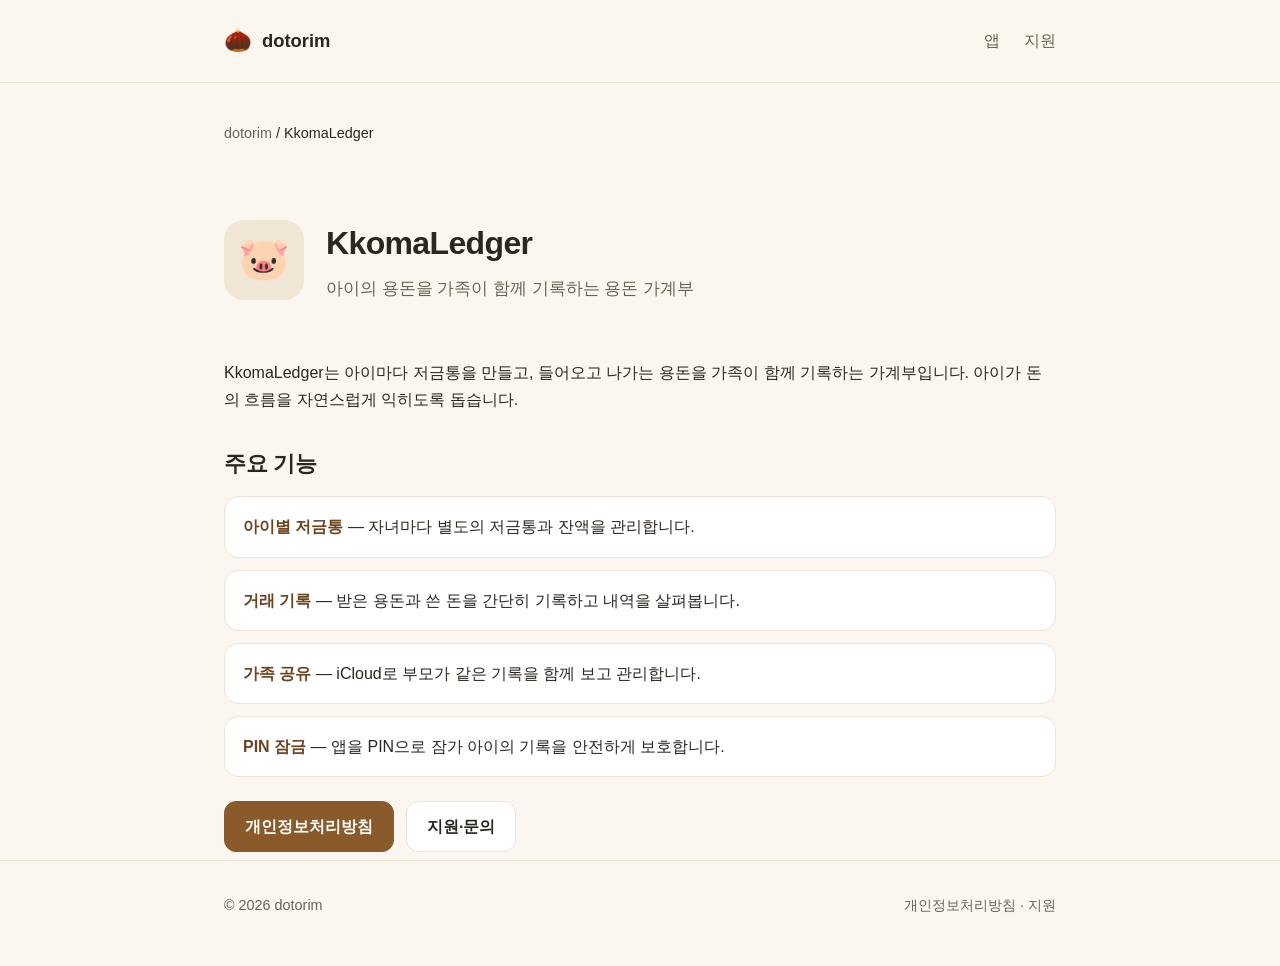
==== apps/kkomaledger/index.html @ b036ffbc "Add dotorim intro site with app pages and privacy policies Static GitHub Pages site for the dotorim " ====
<!DOCTYPE html>
<html lang="ko">
<head>
  <meta charset="UTF-8" />
  <meta name="viewport" content="width=device-width, initial-scale=1.0" />
  <title>KkomaLedger — 아이 용돈 가계부</title>
  <meta name="description" content="아이의 용돈을 가족이 함께 기록하는 iOS 용돈 가계부, KkomaLedger." />
  <link rel="stylesheet" href="../../styles.css" />
</head>
<body>
  <header class="site-header">
    <div class="wrap">
      <a class="brand" href="../../index.html"><span class="acorn">🌰</span> dotorim</a>
      <nav class="nav">
        <a href="../../index.html#apps">앱</a>
        <a href="../../support.html">지원</a>
      </nav>
    </div>
  </header>

  <main class="wrap">
    <p class="crumb"><a href="../../index.html">dotorim</a> / KkomaLedger</p>

    <section class="app-hero">
      <div class="icon">🐷</div>
      <div>
        <h1>KkomaLedger</h1>
        <p class="tagline">아이의 용돈을 가족이 함께 기록하는 용돈 가계부</p>
      </div>
    </section>

    <section class="section">
      <p>KkomaLedger는 아이마다 저금통을 만들고, 들어오고 나가는 용돈을 가족이 함께 기록하는 가계부입니다. 아이가 돈의 흐름을 자연스럽게 익히도록 돕습니다.</p>

      <h2>주요 기능</h2>
      <ul class="feature-list">
        <li><strong>아이별 저금통</strong> — 자녀마다 별도의 저금통과 잔액을 관리합니다.</li>
        <li><strong>거래 기록</strong> — 받은 용돈과 쓴 돈을 간단히 기록하고 내역을 살펴봅니다.</li>
        <li><strong>가족 공유</strong> — iCloud로 부모가 같은 기록을 함께 보고 관리합니다.</li>
        <li><strong>PIN 잠금</strong> — 앱을 PIN으로 잠가 아이의 기록을 안전하게 보호합니다.</li>
      </ul>

      <div class="btn-row">
        <a class="btn primary" href="privacy.html">개인정보처리방침</a>
        <a class="btn" href="../../support.html">지원·문의</a>
      </div>
    </section>
  </main>

  <footer class="site-footer">
    <div class="wrap">
      <span>© 2026 dotorim</span>
      <span><a href="privacy.html">개인정보처리방침</a> · <a href="../../support.html">지원</a></span>
    </div>
  </footer>
</body>
</html>
---- styles.css ----
:root {
  --bg: #fbf7f0;
  --surface: #ffffff;
  --ink: #2c2620;
  --ink-soft: #6b6256;
  --acorn: #8a5a2b;
  --acorn-deep: #6b4420;
  --leaf: #5f8a4b;
  --accent-soft: #f0e6d6;
  --border: #ece3d5;
  --radius: 18px;
  --shadow: 0 8px 30px rgba(110, 80, 40, 0.08);
  --maxw: 880px;
}

* { box-sizing: border-box; }

html { scroll-behavior: smooth; }

body {
  margin: 0;
  font-family: -apple-system, BlinkMacSystemFont, "Apple SD Gothic Neo",
    "Pretendard", "Segoe UI", Roboto, "Helvetica Neue", sans-serif;
  background: var(--bg);
  color: var(--ink);
  line-height: 1.7;
  -webkit-font-smoothing: antialiased;
  text-rendering: optimizeLegibility;
}

a { color: var(--acorn); text-decoration: none; }
a:hover { color: var(--acorn-deep); text-decoration: underline; }

.wrap {
  max-width: var(--maxw);
  margin: 0 auto;
  padding: 0 24px;
}

/* ---- Header ---- */
.site-header {
  padding: 22px 0;
  border-bottom: 1px solid var(--border);
  background: rgba(251, 247, 240, 0.85);
  backdrop-filter: saturate(180%) blur(10px);
  position: sticky;
  top: 0;
  z-index: 10;
}
.site-header .wrap {
  display: flex;
  align-items: center;
  justify-content: space-between;
  gap: 16px;
}
.brand {
  display: inline-flex;
  align-items: center;
  gap: 10px;
  font-weight: 700;
  font-size: 1.15rem;
  color: var(--ink);
}
.brand:hover { text-decoration: none; }
.brand .acorn { font-size: 1.4rem; }
.nav a { margin-left: 20px; color: var(--ink-soft); font-weight: 500; }
.nav a:hover { color: var(--acorn); }

/* ---- Hero ---- */
.hero {
  text-align: center;
  padding: 72px 0 48px;
}
.hero .acorn-big { font-size: 3.4rem; display: block; margin-bottom: 12px; }
.hero h1 {
  font-size: clamp(2rem, 5vw, 2.9rem);
  margin: 0 0 14px;
  letter-spacing: -0.02em;
}
.hero p {
  font-size: 1.15rem;
  color: var(--ink-soft);
  max-width: 540px;
  margin: 0 auto;
}

/* ---- App cards ---- */
.apps {
  display: grid;
  grid-template-columns: repeat(auto-fit, minmax(240px, 1fr));
  gap: 20px;
  padding: 24px 0 64px;
}
.app-card {
  display: block;
  background: var(--surface);
  border: 1px solid var(--border);
  border-radius: var(--radius);
  padding: 28px 24px;
  box-shadow: var(--shadow);
  transition: transform 0.18s ease, box-shadow 0.18s ease;
}
.app-card:hover {
  transform: translateY(-4px);
  box-shadow: 0 14px 40px rgba(110, 80, 40, 0.14);
  text-decoration: none;
}
.app-card .icon {
  width: 56px; height: 56px;
  border-radius: 14px;
  display: flex; align-items: center; justify-content: center;
  font-size: 1.8rem;
  margin-bottom: 16px;
  background: var(--accent-soft);
}
.app-card h3 { margin: 0 0 6px; font-size: 1.25rem; color: var(--ink); }
.app-card p { margin: 0; color: var(--ink-soft); font-size: 0.98rem; }

/* ---- App detail page ---- */
.app-hero {
  display: flex;
  align-items: center;
  gap: 22px;
  padding: 56px 0 24px;
}
.app-hero .icon {
  width: 80px; height: 80px;
  border-radius: 20px;
  display: flex; align-items: center; justify-content: center;
  font-size: 2.6rem;
  background: var(--accent-soft);
  flex-shrink: 0;
}
.app-hero h1 { margin: 0 0 4px; font-size: 2rem; letter-spacing: -0.02em; }
.app-hero .tagline { margin: 0; color: var(--ink-soft); font-size: 1.05rem; }

.section { padding: 16px 0 8px; }
.section h2 {
  font-size: 1.35rem;
  margin: 32px 0 14px;
  letter-spacing: -0.01em;
}
.feature-list { list-style: none; padding: 0; margin: 0; }
.feature-list li {
  background: var(--surface);
  border: 1px solid var(--border);
  border-radius: 14px;
  padding: 16px 18px;
  margin-bottom: 12px;
}
.feature-list li strong { color: var(--acorn-deep); }

/* ---- Legal / prose pages ---- */
.prose { padding: 48px 0 32px; }
.prose h1 { font-size: 1.9rem; margin: 0 0 6px; letter-spacing: -0.02em; }
.prose .meta { color: var(--ink-soft); font-size: 0.92rem; margin: 0 0 28px; }
.prose h2 { font-size: 1.25rem; margin: 32px 0 10px; }
.prose p, .prose li { color: var(--ink); }
.prose ul { padding-left: 22px; }
.prose li { margin-bottom: 6px; }
.callout {
  background: var(--accent-soft);
  border-radius: 14px;
  padding: 16px 18px;
  margin: 20px 0;
  color: var(--acorn-deep);
}

/* ---- Buttons ---- */
.btn-row { display: flex; flex-wrap: wrap; gap: 12px; margin-top: 24px; }
.btn {
  display: inline-flex; align-items: center; gap: 8px;
  padding: 11px 20px;
  border-radius: 12px;
  font-weight: 600;
  border: 1px solid var(--border);
  background: var(--surface);
  color: var(--ink);
}
.btn:hover { text-decoration: none; border-color: var(--acorn); color: var(--acorn-deep); }
.btn.primary { background: var(--acorn); color: #fff; border-color: var(--acorn); }
.btn.primary:hover { background: var(--acorn-deep); color: #fff; }

/* ---- Footer ---- */
.site-footer {
  border-top: 1px solid var(--border);
  padding: 32px 0 48px;
  color: var(--ink-soft);
  font-size: 0.9rem;
}
.site-footer .wrap {
  display: flex; flex-wrap: wrap; gap: 8px 20px;
  align-items: center; justify-content: space-between;
}
.site-footer a { color: var(--ink-soft); }
.site-footer a:hover { color: var(--acorn); }

.crumb { padding-top: 24px; font-size: 0.9rem; }
.crumb a { color: var(--ink-soft); }

@media (max-width: 560px) {
  .app-hero { flex-direction: column; text-align: center; align-items: center; padding-top: 40px; }
  .nav a { margin-left: 14px; font-size: 0.95rem; }
}
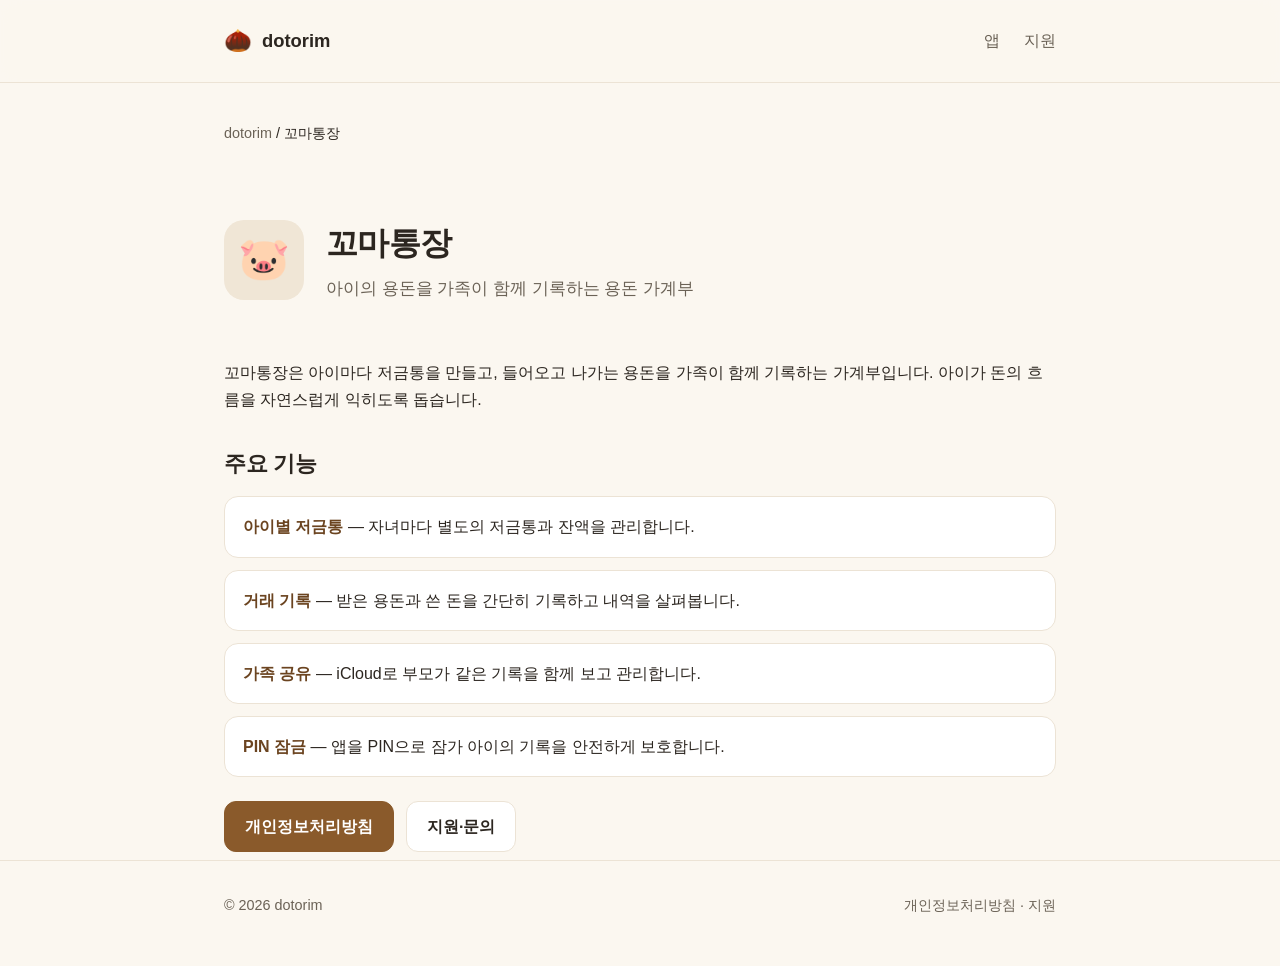
==== commit 753b9664: "Rename display names: MisoViewer→미소뷰어, KkomaLedger→꼬마통장 Change user-facing app names to Korean acros" ====
--- a/apps/kkomaledger/index.html
+++ b/apps/kkomaledger/index.html
@@ -3,8 +3,8 @@
 <head>
   <meta charset="UTF-8" />
   <meta name="viewport" content="width=device-width, initial-scale=1.0" />
-  <title>KkomaLedger — 아이 용돈 가계부</title>
-  <meta name="description" content="아이의 용돈을 가족이 함께 기록하는 iOS 용돈 가계부, KkomaLedger." />
+  <title>꼬마통장 — 아이 용돈 가계부</title>
+  <meta name="description" content="아이의 용돈을 가족이 함께 기록하는 iOS 용돈 가계부, 꼬마통장." />
   <link rel="stylesheet" href="../../styles.css" />
 </head>
 <body>
@@ -19,18 +19,18 @@
   </header>
 
   <main class="wrap">
-    <p class="crumb"><a href="../../index.html">dotorim</a> / KkomaLedger</p>
+    <p class="crumb"><a href="../../index.html">dotorim</a> / 꼬마통장</p>
 
     <section class="app-hero">
       <div class="icon">🐷</div>
       <div>
-        <h1>KkomaLedger</h1>
+        <h1>꼬마통장</h1>
         <p class="tagline">아이의 용돈을 가족이 함께 기록하는 용돈 가계부</p>
       </div>
     </section>
 
     <section class="section">
-      <p>KkomaLedger는 아이마다 저금통을 만들고, 들어오고 나가는 용돈을 가족이 함께 기록하는 가계부입니다. 아이가 돈의 흐름을 자연스럽게 익히도록 돕습니다.</p>
+      <p>꼬마통장은 아이마다 저금통을 만들고, 들어오고 나가는 용돈을 가족이 함께 기록하는 가계부입니다. 아이가 돈의 흐름을 자연스럽게 익히도록 돕습니다.</p>
 
       <h2>주요 기능</h2>
       <ul class="feature-list">
